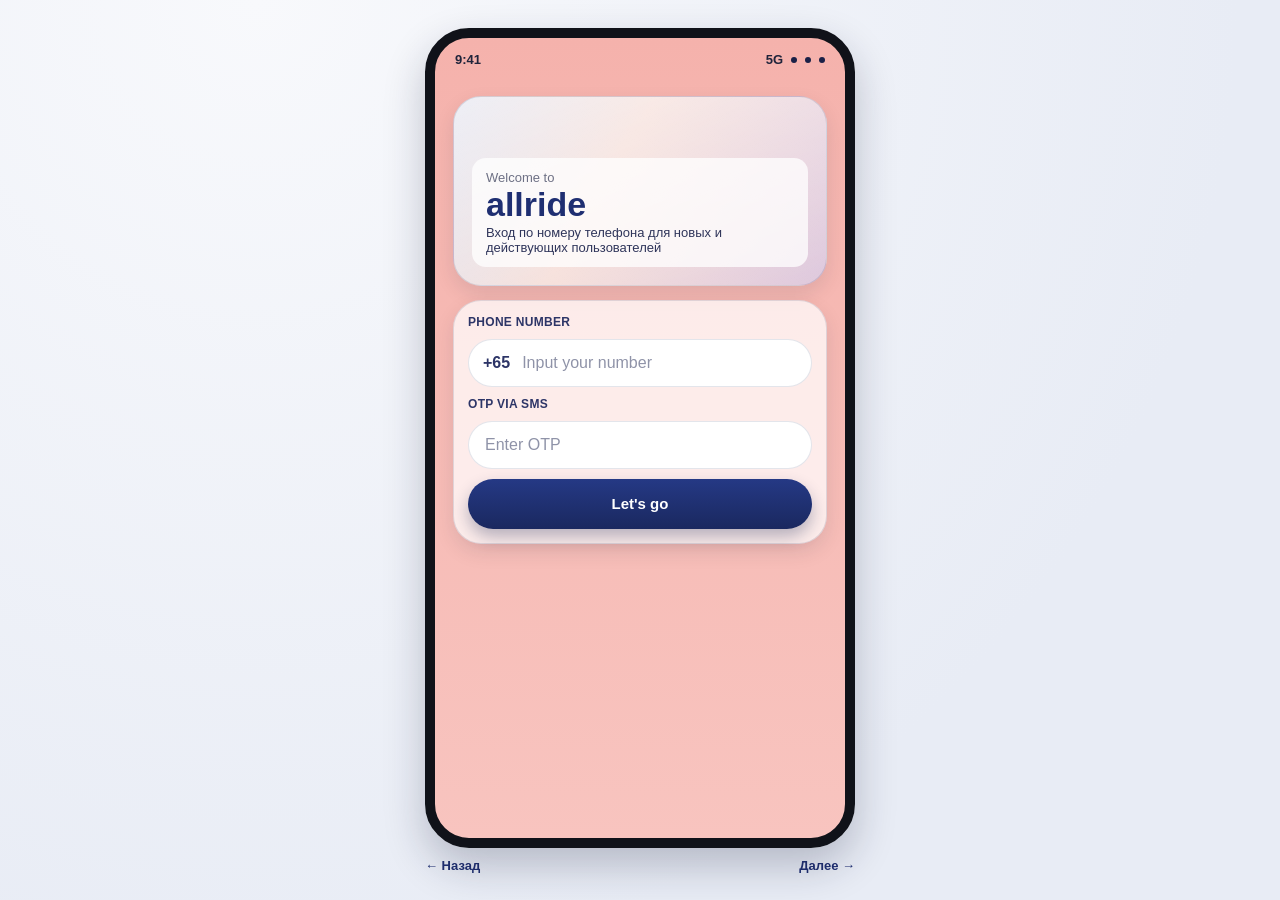
==== pages/auth.html @ 605f5a72 "feat: create multi-page mobile presentation mockup for allride" ====
<!doctype html>
<html lang="ru">
  <head>
    <meta charset="UTF-8" />
    <meta name="viewport" content="width=device-width, initial-scale=1.0" />
    <title>allride · Login</title>
    <link rel="stylesheet" href="../assets/styles.css" />
  </head>
  <body>
    <main class="device-shell">
      <section class="device">
        <header class="statusbar">
          <span>9:41</span>
          <div class="statusbar__icons">
            <span>5G</span>
            <span class="statusbar__dot"></span>
            <span class="statusbar__dot"></span>
            <span class="statusbar__dot"></span>
          </div>
        </header>

        <div class="safe-area">
          <section class="hero-card">
            <div class="hero-card__content">
              <p class="hero-label">Welcome to</p>
              <h1 class="hero-title">allride</h1>
              <p class="hero-note">Вход по номеру телефона для новых и действующих пользователей</p>
            </div>
          </section>

          <section class="panel">
            <label class="label" for="phone">Phone number</label>
            <div class="pill-input">
              <span>+65</span>
              <input id="phone" type="tel" placeholder="Input your number" />
            </div>

            <label class="label" for="otp">OTP via SMS</label>
            <div class="pill-input">
              <input id="otp" type="text" inputmode="numeric" placeholder="Enter OTP" />
            </div>

            <a class="btn btn--primary btn--lg" href="./home.html">Let's go</a>
          </section>
        </div>
      </section>

      <nav class="flow-nav">
        <a class="flow-nav__link" href="./splash.html">← Назад</a>
        <a class="flow-nav__link" href="./home.html">Далее →</a>
      </nav>
    </main>

    <script src="../assets/app.js"></script>
  </body>
</html>
---- assets/styles.css ----
:root {
  --bg-main: #f5b2ac;
  --bg-main-soft: #f8c4bf;
  --primary: #1f2f72;
  --primary-strong: #15204f;
  --surface: #fffdfc;
  --surface-soft: #f7f6fb;
  --text: #20243b;
  --muted: #6d7084;
  --success: #22b48a;
  --danger: #d64f5d;
  --radius-xl: 28px;
  --radius-lg: 20px;
  --radius-md: 14px;
  --radius-sm: 10px;
  --shadow-main: 0 18px 42px rgba(22, 27, 53, 0.24);
  --shadow-soft: 0 8px 20px rgba(22, 27, 53, 0.1);
  --border-soft: 1px solid rgba(20, 30, 72, 0.12);
}

* {
  box-sizing: border-box;
}

html,
body {
  margin: 0;
  min-height: 100%;
  font-family: Inter, -apple-system, BlinkMacSystemFont, "Segoe UI", Roboto, sans-serif;
  color: var(--text);
}

body {
  background: radial-gradient(circle at 20% 0%, #f8f9fc 0%, #e8ecf5 72%);
  min-height: 100dvh;
  display: grid;
  place-items: center;
  padding: 18px;
}

a {
  color: inherit;
  text-decoration: none;
}

.device-shell {
  width: min(430px, 100%);
}

.device {
  width: 100%;
  min-height: 760px;
  height: min(860px, calc(100dvh - 80px));
  border: 10px solid #101219;
  border-radius: 44px;
  background: linear-gradient(180deg, var(--bg-main) 0%, var(--bg-main-soft) 100%);
  box-shadow: var(--shadow-main);
  overflow: hidden;
  position: relative;
}

.statusbar {
  height: 44px;
  display: flex;
  align-items: center;
  justify-content: space-between;
  padding: 0 20px;
  font-size: 13px;
  font-weight: 600;
}

.statusbar__icons {
  display: flex;
  align-items: center;
  gap: 8px;
}

.statusbar__dot {
  width: 6px;
  height: 6px;
  border-radius: 999px;
  background: #1a2047;
}

.safe-area {
  height: calc(100% - 44px);
  padding: 14px 18px 22px;
  display: flex;
  flex-direction: column;
  gap: 14px;
}

.screen-splash {
  justify-content: space-between;
  padding-top: 58px;
  padding-bottom: 34px;
}

.brand-block {
  display: grid;
  justify-items: center;
  gap: 10px;
  text-align: center;
}

.brand-icon {
  width: 100px;
  height: 100px;
  border-radius: 28px;
  background: #fff;
  display: grid;
  place-items: center;
  font-size: 48px;
  box-shadow: var(--shadow-soft);
}

.brand-title {
  font-size: 46px;
  line-height: 1;
  margin: 0;
  color: var(--primary);
  letter-spacing: 0.4px;
  font-weight: 800;
}

.brand-tagline {
  margin: 0;
  font-size: 17px;
  color: rgba(24, 28, 55, 0.84);
  max-width: 270px;
}

.hint {
  text-align: center;
  font-size: 13px;
  color: rgba(31, 47, 114, 0.7);
}

.hero-card {
  min-height: 190px;
  border-radius: var(--radius-xl);
  background: linear-gradient(160deg, rgba(255, 255, 255, 0.58), rgba(255, 255, 255, 0.14)),
    linear-gradient(120deg, #d6d8e8, #f3d6cf 42%, #d8bfd8 100%);
  border: var(--border-soft);
  box-shadow: var(--shadow-soft);
  padding: 18px;
  display: flex;
  align-items: flex-end;
}

.hero-card__content {
  width: 100%;
  background: rgba(255, 255, 255, 0.76);
  border-radius: var(--radius-md);
  padding: 12px 14px;
}

.hero-label {
  margin: 0;
  color: var(--muted);
  font-size: 13px;
}

.hero-title {
  margin: 2px 0 4px;
  font-size: 34px;
  line-height: 1;
  color: var(--primary);
}

.hero-note {
  margin: 0;
  font-size: 13px;
  color: #2f355a;
}

.panel {
  background: rgba(255, 255, 255, 0.72);
  border-radius: var(--radius-xl);
  border: var(--border-soft);
  padding: 14px;
  display: grid;
  gap: 10px;
  box-shadow: var(--shadow-soft);
}

.label {
  font-size: 12px;
  font-weight: 700;
  letter-spacing: 0.3px;
  text-transform: uppercase;
  color: #2d3567;
}

.pill-input {
  background: #fff;
  border-radius: 999px;
  border: 1px solid rgba(30, 40, 90, 0.12);
  display: flex;
  align-items: center;
  padding: 0 14px;
  min-height: 48px;
}

.pill-input span {
  font-weight: 700;
  color: #2d3567;
  padding-right: 10px;
}

.pill-input input {
  border: 0;
  width: 100%;
  font: inherit;
  background: transparent;
  color: var(--text);
  outline: none;
}

.pill-input input::placeholder {
  color: #8f93a8;
}

.btn {
  border: 0;
  display: inline-flex;
  align-items: center;
  justify-content: center;
  border-radius: 999px;
  font-weight: 700;
  font-size: 15px;
  min-height: 46px;
  cursor: pointer;
  transition: transform 0.16s ease, box-shadow 0.16s ease;
}

.btn:active {
  transform: translateY(1px);
}

.btn--primary {
  background: linear-gradient(180deg, #253985 0%, #1a285f 100%);
  color: #fff;
  box-shadow: 0 8px 16px rgba(24, 36, 84, 0.3);
}

.btn--ghost {
  background: rgba(255, 255, 255, 0.8);
  color: #27336a;
  border: 1px solid rgba(39, 51, 106, 0.16);
}

.btn--lg {
  min-height: 50px;
  width: 100%;
}

.top-row {
  display: flex;
  align-items: center;
  justify-content: space-between;
  gap: 10px;
}

.title {
  margin: 0;
  font-size: 24px;
  line-height: 1.15;
  color: var(--primary-strong);
}

.subtitle {
  margin: 3px 0 0;
  font-size: 13px;
  color: #505777;
}

.icon-btn {
  width: 38px;
  height: 38px;
  border-radius: 999px;
  border: 0;
  background: #151d4c;
  color: #fff;
  display: grid;
  place-items: center;
  font-size: 18px;
}

.map-card {
  background: linear-gradient(145deg, #fcfdff 0%, #eef2ff 100%);
  border-radius: var(--radius-xl);
  border: var(--border-soft);
  min-height: 200px;
  padding: 14px;
  position: relative;
  overflow: hidden;
}

.map-card::before,
.map-card::after {
  content: "";
  position: absolute;
  border-radius: 999px;
  background: rgba(31, 47, 114, 0.09);
}

.map-card::before {
  width: 260px;
  height: 260px;
  top: -160px;
  right: -90px;
}

.map-card::after {
  width: 210px;
  height: 210px;
  bottom: -135px;
  left: -75px;
}

.route-chip {
  position: relative;
  z-index: 2;
  background: #fff;
  border-radius: 12px;
  padding: 10px 12px;
  margin-bottom: 8px;
  font-size: 13px;
  border: 1px solid rgba(27, 36, 82, 0.08);
  display: flex;
  justify-content: space-between;
  align-items: center;
}

.route-chip strong {
  display: block;
  font-size: 14px;
  margin-bottom: 2px;
}

.search-box {
  border-radius: 14px;
  background: #fff;
  border: 1px solid rgba(28, 36, 86, 0.14);
  min-height: 46px;
  padding: 0 14px;
  display: flex;
  align-items: center;
  color: #757b95;
}

.quick-grid {
  display: grid;
  grid-template-columns: repeat(3, 1fr);
  gap: 10px;
}

.quick-card {
  background: rgba(255, 255, 255, 0.84);
  border: var(--border-soft);
  border-radius: 16px;
  padding: 12px 8px;
  text-align: center;
  font-size: 12px;
  color: #2e376b;
  font-weight: 600;
  display: grid;
  gap: 6px;
}

.quick-emoji {
  font-size: 22px;
}

.bottom-tabs {
  margin-top: auto;
  background: rgba(255, 255, 255, 0.88);
  border: var(--border-soft);
  border-radius: 20px;
  padding: 8px;
  display: grid;
  grid-template-columns: repeat(4, 1fr);
  gap: 6px;
}

.bottom-tab {
  font-size: 11px;
  color: #6f7290;
  border-radius: 12px;
  min-height: 44px;
  display: grid;
  place-items: center;
  text-align: center;
  font-weight: 600;
}

.bottom-tab.is-active {
  color: #1d2964;
  background: rgba(29, 41, 100, 0.1);
}

.ride-list {
  display: grid;
  gap: 10px;
}

.ride-option {
  background: rgba(255, 255, 255, 0.85);
  border: 1px solid rgba(31, 47, 114, 0.18);
  border-radius: 16px;
  padding: 12px 14px;
  display: grid;
  gap: 5px;
  cursor: pointer;
  transition: border-color 0.15s ease, transform 0.15s ease, background 0.15s ease;
}

.ride-option:active {
  transform: scale(0.99);
}

.ride-option.is-selected {
  border-color: #1f2f72;
  background: #fff;
}

.ride-head {
  display: flex;
  justify-content: space-between;
  font-weight: 700;
}

.ride-meta {
  font-size: 12px;
  color: #636885;
}

.summary-card {
  margin-top: auto;
  background: rgba(255, 255, 255, 0.9);
  border: var(--border-soft);
  border-radius: 18px;
  padding: 14px;
  display: grid;
  gap: 10px;
}

.summary-label {
  font-size: 12px;
  text-transform: uppercase;
  color: #747994;
  letter-spacing: 0.4px;
}

.summary-price {
  margin: 0;
  font-size: 30px;
  color: #17245b;
}

.eta-pill {
  border-radius: 999px;
  background: rgba(255, 255, 255, 0.9);
  border: var(--border-soft);
  min-height: 44px;
  display: flex;
  align-items: center;
  justify-content: center;
  font-weight: 700;
  color: #233070;
}

.route-progress {
  background: rgba(255, 255, 255, 0.86);
  border-radius: 20px;
  border: var(--border-soft);
  padding: 14px;
  display: grid;
  gap: 10px;
}

.progress-row {
  display: flex;
  gap: 10px;
  align-items: flex-start;
  font-size: 13px;
}

.progress-dot {
  margin-top: 2px;
  width: 12px;
  height: 12px;
  border-radius: 999px;
  background: #bbc1dd;
}

.progress-dot.is-active {
  background: var(--success);
}

.driver-card {
  background: rgba(255, 255, 255, 0.9);
  border: var(--border-soft);
  border-radius: 20px;
  padding: 14px;
  display: grid;
  gap: 10px;
}

.driver-head {
  display: flex;
  align-items: center;
  gap: 10px;
}

.avatar {
  width: 46px;
  height: 46px;
  border-radius: 14px;
  background: linear-gradient(145deg, #1f2f72, #42539a);
  color: #fff;
  display: grid;
  place-items: center;
  font-weight: 700;
}

.driver-name {
  margin: 0;
  font-size: 16px;
}

.driver-meta {
  margin: 0;
  color: #6b7087;
  font-size: 13px;
}

.actions-row {
  display: grid;
  gap: 8px;
  grid-template-columns: repeat(2, 1fr);
}

.stat-grid {
  display: grid;
  grid-template-columns: repeat(3, 1fr);
  gap: 8px;
}

.stat-card {
  background: rgba(255, 255, 255, 0.84);
  border: var(--border-soft);
  border-radius: 14px;
  padding: 10px;
}

.stat-value {
  margin: 0;
  font-size: 20px;
  color: #1b285f;
}

.stat-label {
  margin: 2px 0 0;
  font-size: 11px;
  color: #777c95;
}

.list {
  margin: 0;
  padding: 0;
  list-style: none;
  display: grid;
  gap: 8px;
}

.list-item {
  min-height: 44px;
  border-radius: 12px;
  background: #fff;
  border: 1px solid rgba(20, 30, 72, 0.08);
  display: flex;
  align-items: center;
  justify-content: space-between;
  padding: 0 12px;
  font-size: 13px;
}

.flow-nav {
  margin-top: 10px;
  display: flex;
  align-items: center;
  justify-content: space-between;
  color: #4b4f68;
  font-size: 13px;
}

.flow-nav__link {
  color: #1f2f72;
  font-weight: 700;
}

.landing {
  width: min(860px, 100%);
  background: #fff;
  border-radius: 20px;
  padding: 24px;
  border: 1px solid #e4e8f4;
  box-shadow: 0 20px 44px rgba(25, 31, 56, 0.12);
}

.landing h1 {
  margin: 0 0 8px;
  color: #1d2d70;
}

.landing p {
  margin: 0;
  color: #5d627d;
}

.link-grid {
  margin-top: 18px;
  display: grid;
  gap: 10px;
  grid-template-columns: repeat(auto-fit, minmax(180px, 1fr));
}

.link-tile {
  border: 1px solid #dbe0f1;
  border-radius: 12px;
  padding: 12px;
  background: #f8faff;
  color: #1f2f72;
  font-weight: 600;
}

@media (max-width: 520px) {
  body {
    padding: 0;
    background: #0f1118;
  }

  .device-shell {
    width: 100%;
  }

  .device {
    min-height: 100dvh;
    height: 100dvh;
    border: 0;
    border-radius: 0;
    box-shadow: none;
  }

  .flow-nav {
    display: none;
  }

  .landing {
    min-height: 100dvh;
    border-radius: 0;
    border: 0;
    padding: 20px;
  }
}
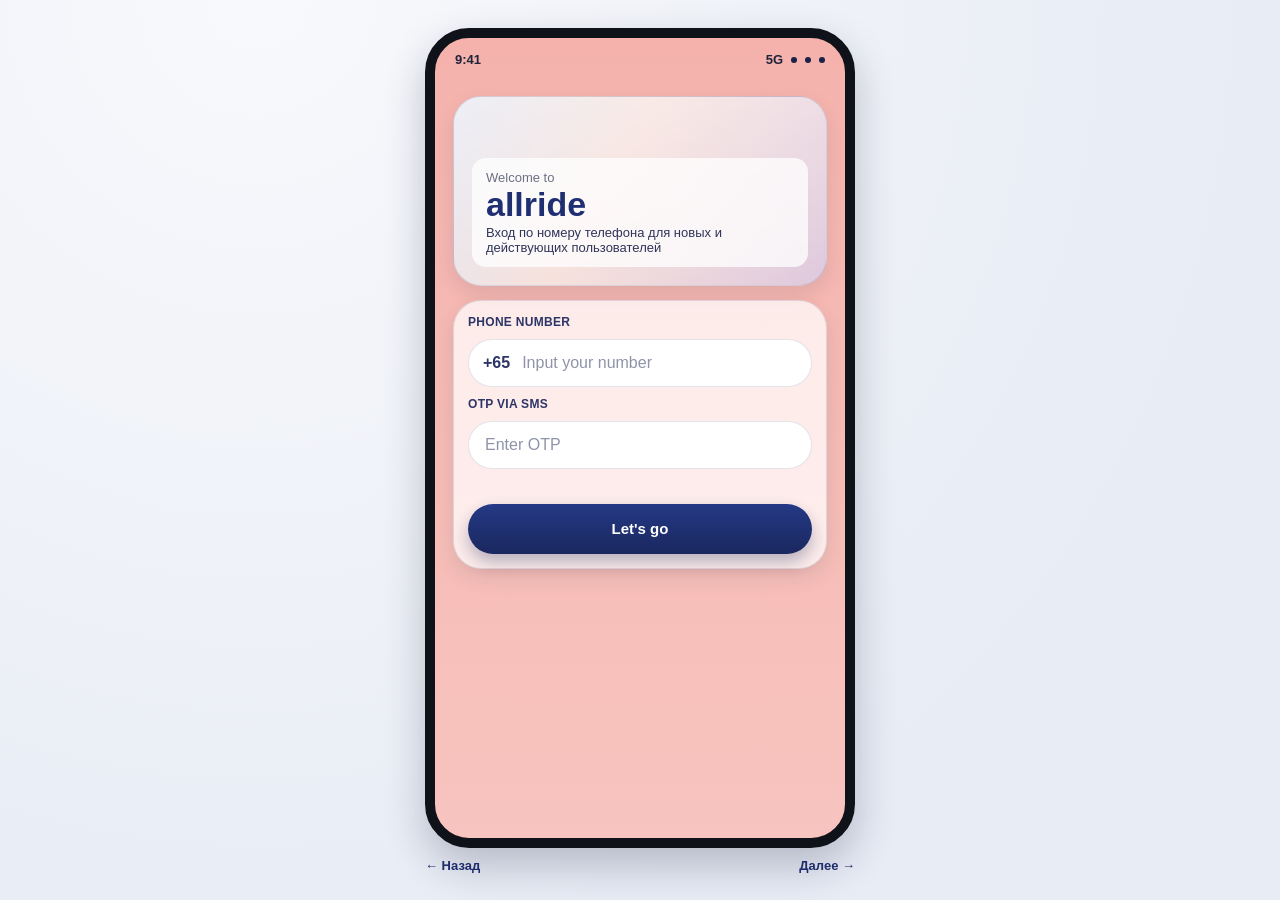
==== commit 3cc514b6: "feat: turn mockups into interactive mobile web flow" ====
--- a/pages/auth.html
+++ b/pages/auth.html
@@ -28,19 +28,21 @@
             </div>
           </section>
 
-          <section class="panel">
+          <section class="panel js-auth-form">
             <label class="label" for="phone">Phone number</label>
             <div class="pill-input">
               <span>+65</span>
-              <input id="phone" type="tel" placeholder="Input your number" />
+              <input id="phone" class="js-input-phone" type="tel" placeholder="Input your number" />
             </div>
 
             <label class="label" for="otp">OTP via SMS</label>
             <div class="pill-input">
-              <input id="otp" type="text" inputmode="numeric" placeholder="Enter OTP" />
+              <input id="otp" class="js-input-otp" type="text" inputmode="numeric" placeholder="Enter OTP" />
             </div>
 
-            <a class="btn btn--primary btn--lg" href="./home.html">Let's go</a>
+            <p class="form-error js-auth-error" aria-live="polite"></p>
+
+            <a class="btn btn--primary btn--lg js-login-btn" href="./home.html">Let's go</a>
           </section>
         </div>
       </section>
--- a/assets/styles.css
+++ b/assets/styles.css
@@ -184,12 +184,30 @@
   box-shadow: var(--shadow-soft);
 }
 
+.panel--flat {
+  background: rgba(255, 255, 255, 0.62);
+  box-shadow: none;
+}
+
 .label {
   font-size: 12px;
   font-weight: 700;
   letter-spacing: 0.3px;
   text-transform: uppercase;
   color: #2d3567;
+}
+
+.form-error {
+  min-height: 17px;
+  margin: -2px 2px 0;
+  color: #b9384a;
+  font-size: 12px;
+  opacity: 0;
+  transition: opacity 0.15s ease;
+}
+
+.form-error.is-visible {
+  opacity: 1;
 }
 
 .pill-input {
@@ -250,6 +268,13 @@
   border: 1px solid rgba(39, 51, 106, 0.16);
 }
 
+.btn--book {
+  background: linear-gradient(180deg, #f4eac8 0%, #eadcae 100%);
+  border: 1px solid rgba(111, 85, 44, 0.28);
+  color: #3f2f16;
+  box-shadow: 0 4px 10px rgba(81, 59, 25, 0.18);
+}
+
 .btn--lg {
   min-height: 50px;
   width: 100%;
@@ -285,6 +310,26 @@
   display: grid;
   place-items: center;
   font-size: 18px;
+}
+
+.top-row--compact {
+  gap: 8px;
+}
+
+.top-row--end {
+  justify-content: flex-end;
+}
+
+.title--script {
+  font-family: "Segoe Script", "Brush Script MT", cursive;
+  font-size: 37px;
+  line-height: 1.05;
+  color: #1f2f72;
+  font-weight: 700;
+}
+
+.home-screen {
+  gap: 10px;
 }
 
 .map-card {
@@ -317,6 +362,100 @@
   height: 210px;
   bottom: -135px;
   left: -75px;
+}
+
+.map-card--city,
+.map-card--route-view {
+  min-height: 210px;
+  background: linear-gradient(155deg, #f6f8ff 0%, #e8edf9 100%);
+}
+
+.map-card--city::before,
+.map-card--city::after,
+.map-card--route-view::before,
+.map-card--route-view::after {
+  opacity: 0.35;
+}
+
+.map-grid {
+  position: absolute;
+  inset: 0;
+  background:
+    repeating-linear-gradient(80deg, rgba(126, 145, 203, 0.22) 0 1px, transparent 1px 46px),
+    repeating-linear-gradient(12deg, rgba(133, 152, 209, 0.2) 0 1px, transparent 1px 44px),
+    linear-gradient(180deg, rgba(181, 198, 235, 0.22), rgba(241, 245, 255, 0.76));
+  border-radius: inherit;
+}
+
+.map-pin {
+  position: absolute;
+  left: 42%;
+  top: 48%;
+  transform: translate(-50%, -50%);
+  width: 34px;
+  height: 34px;
+  border-radius: 999px;
+  background: #fff;
+  border: 2px solid rgba(28, 39, 94, 0.16);
+  display: grid;
+  place-items: center;
+  font-size: 16px;
+  z-index: 2;
+}
+
+.map-path {
+  position: absolute;
+  left: 22%;
+  right: 20%;
+  top: 58%;
+  height: 3px;
+  border-radius: 999px;
+  background: repeating-linear-gradient(90deg, #1f2f72 0 12px, transparent 12px 18px);
+  z-index: 1;
+}
+
+.route-route {
+  position: absolute;
+  height: 4px;
+  border-radius: 999px;
+  background: #2a3f90;
+  z-index: 2;
+}
+
+.route-route--a {
+  width: 56%;
+  left: 18%;
+  top: 62%;
+  transform: rotate(-14deg);
+}
+
+.route-route--b {
+  width: 42%;
+  left: 38%;
+  top: 50%;
+  transform: rotate(8deg);
+}
+
+.route-stop {
+  position: absolute;
+  width: 14px;
+  height: 14px;
+  border-radius: 999px;
+  border: 2px solid #fff;
+  z-index: 3;
+  box-shadow: 0 3px 8px rgba(20, 34, 84, 0.25);
+}
+
+.route-stop--start {
+  left: 28%;
+  top: 66%;
+  background: #f26a74;
+}
+
+.route-stop--end {
+  left: 72%;
+  top: 47%;
+  background: #22b48a;
 }
 
 .route-chip {
@@ -350,6 +489,92 @@
   color: #757b95;
 }
 
+button.search-box {
+  width: 100%;
+  font: inherit;
+  cursor: pointer;
+  text-align: left;
+}
+
+.location-note {
+  min-height: 58px;
+  border-radius: 14px;
+  background: rgba(255, 255, 255, 0.88);
+  border: 1px solid rgba(20, 32, 79, 0.1);
+  padding: 10px 12px;
+  display: flex;
+  gap: 10px;
+  align-items: center;
+}
+
+.location-note__icon {
+  width: 30px;
+  height: 30px;
+  border-radius: 999px;
+  background: #fff;
+  display: grid;
+  place-items: center;
+  border: 1px solid rgba(25, 37, 92, 0.12);
+}
+
+.location-note__text {
+  margin: 1px 0 0;
+  color: #545c7f;
+  font-size: 12px;
+  line-height: 1.25;
+}
+
+.search-box--action {
+  justify-content: space-between;
+  font-size: 14px;
+}
+
+.search-box__action {
+  color: #1e2b66;
+  font-weight: 700;
+}
+
+.panel--locations {
+  padding: 8px;
+}
+
+.recent-list {
+  margin: 0;
+  padding: 0;
+  list-style: none;
+  display: grid;
+  gap: 6px;
+}
+
+.recent-item {
+  min-height: 38px;
+  border-radius: 10px;
+  border: 1px solid rgba(27, 37, 85, 0.09);
+  background: rgba(255, 255, 255, 0.95);
+  display: flex;
+  align-items: center;
+  justify-content: space-between;
+  padding: 0 10px;
+  font-size: 12px;
+  color: #313b70;
+}
+
+.recent-item span:last-child {
+  color: #7b819b;
+}
+
+.promo-banner {
+  margin: -2px 0 0;
+  font-family: "Arial Black", Inter, sans-serif;
+  font-size: 22px;
+  line-height: 0.95;
+  letter-spacing: 0.6px;
+  color: #1f2f72;
+  text-align: center;
+  text-transform: uppercase;
+  opacity: 0.86;
+}
+
 .quick-grid {
   display: grid;
   grid-template-columns: repeat(3, 1fr);
@@ -373,6 +598,64 @@
   font-size: 22px;
 }
 
+.profile-screen {
+  padding-top: 18px;
+}
+
+.profile-card-soft {
+  background: rgba(255, 255, 255, 0.64);
+  border: 1px solid rgba(26, 39, 92, 0.1);
+  border-radius: 22px;
+  padding: 14px;
+  display: flex;
+  align-items: center;
+  gap: 12px;
+  box-shadow: 0 12px 26px rgba(25, 35, 84, 0.1);
+}
+
+.profile-card-soft__avatar {
+  width: 64px;
+  height: 64px;
+  border-radius: 20px;
+  background: linear-gradient(145deg, #e6f4ff, #ffffff);
+  display: grid;
+  place-items: center;
+  font-size: 30px;
+  border: 1px solid rgba(31, 47, 114, 0.1);
+}
+
+.profile-card-soft__label {
+  margin: 0;
+  font-size: 14px;
+  color: #27326a;
+  font-weight: 700;
+}
+
+.profile-card-soft__name {
+  margin: 1px 0;
+  font-size: 24px;
+  line-height: 1.1;
+  color: #152052;
+}
+
+.profile-card-soft__meta {
+  margin: 0;
+  color: #646b8a;
+  font-size: 13px;
+}
+
+.quick-grid--profile {
+  grid-template-columns: repeat(2, 1fr);
+}
+
+.quick-grid--profile .quick-card {
+  min-height: 88px;
+  display: flex;
+  flex-direction: column;
+  justify-content: center;
+  gap: 5px;
+}
+
 .bottom-tabs {
   margin-top: auto;
   background: rgba(255, 255, 255, 0.88);
@@ -400,6 +683,672 @@
   background: rgba(29, 41, 100, 0.1);
 }
 
+.journey-screen {
+  gap: 10px;
+}
+
+.route-details-card {
+  background: rgba(236, 239, 251, 0.92);
+  border: 1px solid rgba(28, 37, 85, 0.13);
+  border-radius: 18px;
+  padding: 12px;
+  display: grid;
+  gap: 8px;
+}
+
+.route-details-title {
+  margin: 0;
+  text-align: center;
+  font-size: 20px;
+  color: #1f2f72;
+  font-family: "Segoe Script", "Brush Script MT", cursive;
+}
+
+.route-point {
+  display: flex;
+  gap: 9px;
+  align-items: flex-start;
+  font-size: 12px;
+  color: #3f4465;
+}
+
+.route-point strong {
+  display: block;
+  color: #212a59;
+  font-size: 12px;
+}
+
+.route-point p {
+  margin: 0;
+  color: #6a7190;
+}
+
+.add-location {
+  border: 0;
+  border-radius: 999px;
+  min-height: 34px;
+  background: rgba(255, 255, 255, 0.85);
+  color: #2a366f;
+  font-weight: 700;
+}
+
+.payment-strip {
+  border-radius: 16px;
+  border: 1px solid rgba(116, 86, 35, 0.18);
+  background: linear-gradient(180deg, rgba(254, 243, 212, 0.94), rgba(245, 229, 188, 0.92));
+  padding: 10px;
+  display: grid;
+  gap: 8px;
+}
+
+.payment-row {
+  display: grid;
+  grid-template-columns: repeat(5, minmax(0, 1fr));
+  gap: 6px;
+}
+
+.pay-chip {
+  min-height: 30px;
+  border-radius: 8px;
+  border: 1px solid rgba(126, 101, 61, 0.2);
+  background: rgba(255, 255, 255, 0.9);
+  display: grid;
+  place-items: center;
+  font-size: 10px;
+  font-weight: 700;
+  color: #503f22;
+  text-align: center;
+  appearance: none;
+  -webkit-appearance: none;
+  cursor: pointer;
+}
+
+.pay-chip.is-active {
+  border-color: rgba(47, 66, 143, 0.5);
+  box-shadow: inset 0 0 0 1px rgba(47, 66, 143, 0.26);
+  color: #253581;
+}
+
+.mode-chip {
+  margin: 0;
+  min-height: 28px;
+  padding: 0 10px;
+  border-radius: 999px;
+  border: 1px solid rgba(26, 39, 91, 0.16);
+  background: rgba(255, 255, 255, 0.78);
+  display: inline-flex;
+  align-items: center;
+  color: #37407a;
+  font-size: 11px;
+  font-weight: 700;
+  letter-spacing: 0.2px;
+  appearance: none;
+  -webkit-appearance: none;
+  cursor: pointer;
+}
+
+.rides-toolbar {
+  display: flex;
+  align-items: center;
+  justify-content: space-between;
+  gap: 8px;
+}
+
+.rides-selected {
+  margin: 0;
+  font-size: 11px;
+  color: #4f5780;
+  font-weight: 600;
+}
+
+.rides-screen {
+  gap: 8px;
+  overflow: auto;
+}
+
+.rides-screen .bottom-tabs {
+  margin-top: 0;
+}
+
+.rides-map {
+  min-height: 168px;
+}
+
+.fare-filter {
+  background: rgba(255, 255, 255, 0.9);
+  border: var(--border-soft);
+  border-radius: 14px;
+  padding: 8px 10px 10px;
+  display: grid;
+  gap: 6px;
+}
+
+.fare-filter__head {
+  display: flex;
+  align-items: baseline;
+  justify-content: space-between;
+}
+
+.fare-filter__value {
+  margin: 0;
+  font-size: 12px;
+  color: #5f6684;
+  letter-spacing: 0.2px;
+  font-weight: 700;
+}
+
+.fare-filter__value strong {
+  color: #1f2f72;
+  font-size: 13px;
+}
+
+.fare-filter__bounds {
+  display: flex;
+  justify-content: space-between;
+  font-size: 12px;
+  color: #3f4873;
+  font-weight: 600;
+}
+
+.fare-filter__bounds--triple {
+  display: grid;
+  grid-template-columns: auto 1fr auto;
+  align-items: center;
+}
+
+.fare-filter__bounds--triple span:nth-child(2) {
+  justify-self: center;
+  color: #1f2f72;
+  font-weight: 700;
+}
+
+.range-stack {
+  display: grid;
+  gap: 4px;
+}
+
+.range-slider {
+  width: 100%;
+  accent-color: #24367f;
+  margin: 0;
+}
+
+.fare-browser {
+  border: 1px solid rgba(31, 47, 114, 0.18);
+  border-radius: 16px;
+  background: linear-gradient(180deg, rgba(198, 157, 190, 0.52), rgba(196, 156, 188, 0.44));
+  display: grid;
+  grid-template-columns: 92px 1fr;
+  overflow: hidden;
+  min-height: 236px;
+}
+
+.fare-cats {
+  background: rgba(255, 255, 255, 0.52);
+  display: grid;
+  align-content: start;
+  gap: 4px;
+  padding: 6px;
+}
+
+.fare-cat {
+  min-height: 30px;
+  border-radius: 8px;
+  background: transparent;
+  color: #262f5e;
+  font-weight: 700;
+  font-size: 11px;
+  text-align: left;
+  padding: 7px;
+  line-height: 1.12;
+  transition: background 0.16s ease, color 0.16s ease;
+}
+
+.fare-cat.is-in-range {
+  background: rgba(117, 73, 153, 0.28);
+  color: #2c1d4f;
+}
+
+.fare-results {
+  padding: 6px;
+  display: grid;
+  gap: 8px;
+  overflow: auto;
+}
+
+.fare-group {
+  background: rgba(255, 255, 255, 0.78);
+  border: 1px solid rgba(32, 43, 92, 0.14);
+  border-radius: 10px;
+  overflow: hidden;
+}
+
+.fare-group__title {
+  margin: 0;
+  padding: 5px 8px;
+  font-size: 12px;
+  color: #1e2d69;
+  border-bottom: 1px solid rgba(29, 40, 92, 0.12);
+}
+
+.fare-row {
+  display: grid;
+  grid-template-columns: auto 1fr auto auto;
+  align-items: center;
+  gap: 7px;
+  min-height: 32px;
+  padding: 0 8px;
+  font-size: 11px;
+  color: #24306d;
+  border-bottom: 1px solid rgba(25, 36, 84, 0.09);
+  cursor: pointer;
+  transition: background 0.15s ease, opacity 0.15s ease;
+}
+
+.fare-row:last-child {
+  border-bottom: 0;
+}
+
+.fare-row:not(.is-in-range):not(.is-manual) {
+  opacity: 0.8;
+}
+
+.fare-row.is-in-range,
+.fare-row.is-manual {
+  background: rgba(120, 78, 161, 0.14);
+  opacity: 1;
+}
+
+.fare-row__name {
+  line-height: 1.15;
+}
+
+.fare-row__price {
+  font-weight: 700;
+  color: #1e2d69;
+}
+
+.fare-check {
+  margin: 0;
+  width: 13px;
+  height: 13px;
+  border-radius: 2px;
+  border: 1px solid #2d3252;
+  background: #fff;
+  appearance: none;
+  -webkit-appearance: none;
+}
+
+.fare-check:checked {
+  background: #0f0f12;
+  border-color: #0f0f12;
+}
+
+.fare-row.is-in-range .fare-check {
+  background: #0f0f12;
+  border-color: #0f0f12;
+}
+
+.fare-row.is-manual .fare-check {
+  background: #0f0f12;
+  border-color: #0f0f12;
+  box-shadow: 0 0 0 1px rgba(125, 83, 162, 0.5) inset;
+}
+
+.provider-badge {
+  width: 18px;
+  height: 18px;
+  border-radius: 999px;
+  display: grid;
+  place-items: center;
+  font-size: 8px;
+  font-weight: 800;
+  color: #fff;
+}
+
+.provider-badge--amber {
+  background: #f1a63d;
+}
+
+.provider-badge--mint {
+  background: #25b685;
+}
+
+.provider-badge--lime {
+  background: #52b24b;
+}
+
+.provider-badge--red {
+  background: #d44a5d;
+}
+
+.provider-badge--orange {
+  background: #e38a30;
+}
+
+.finding-screen,
+.tracking-live-screen {
+  gap: 0;
+  padding-top: 10px;
+  overflow: auto;
+}
+
+.finding-screen .btn--book,
+.tracking-live-screen .btn--primary {
+  margin-top: 10px;
+}
+
+.journey-mini {
+  background: rgba(222, 229, 248, 0.9);
+  border: 1px solid rgba(30, 41, 92, 0.12);
+  border-radius: 16px 16px 0 0;
+  padding: 8px 10px;
+  display: grid;
+  gap: 7px;
+}
+
+.journey-mini__title {
+  margin: 0;
+  text-align: center;
+  font-size: 21px;
+  color: #1c2b68;
+  font-family: "Segoe Script", "Brush Script MT", cursive;
+  line-height: 1;
+}
+
+.journey-mini__point {
+  display: flex;
+  gap: 7px;
+  align-items: flex-start;
+  font-size: 11px;
+  color: #6c7191;
+}
+
+.journey-mini__point strong {
+  display: block;
+  color: #2d3566;
+  font-size: 11px;
+}
+
+.journey-mini__point p {
+  margin: 0;
+  color: #7c82a0;
+}
+
+.journey-mini__add {
+  min-height: 27px;
+  border-radius: 999px;
+  border: 0;
+  background: rgba(255, 255, 255, 0.76);
+  color: #2f3a72;
+  font-size: 12px;
+  font-weight: 700;
+  justify-self: start;
+  padding: 0 10px;
+}
+
+.finding-panel {
+  min-height: 126px;
+  background: rgba(248, 182, 175, 0.78);
+  border-left: 1px solid rgba(31, 47, 114, 0.1);
+  border-right: 1px solid rgba(31, 47, 114, 0.1);
+  border-bottom: 1px solid rgba(31, 47, 114, 0.1);
+  display: grid;
+  place-items: center;
+  gap: 8px;
+  align-content: center;
+}
+
+.finding-panel__title {
+  margin: 0;
+  font-family: "Segoe Script", "Brush Script MT", cursive;
+  font-size: 24px;
+  color: #1e2d69;
+  line-height: 1;
+}
+
+.finding-loader {
+  display: flex;
+  align-items: center;
+  gap: 8px;
+}
+
+.finding-loader__car {
+  font-size: 25px;
+}
+
+.finding-loader__dot {
+  width: 9px;
+  height: 9px;
+  border-radius: 999px;
+  background: #d6f6ff;
+  animation: findingPulse 1.1s ease-in-out infinite;
+}
+
+.finding-loader__dot:nth-child(2) {
+  animation-delay: 0.1s;
+}
+
+.finding-loader__dot:nth-child(3) {
+  animation-delay: 0.2s;
+}
+
+.finding-loader__dot:nth-child(4) {
+  animation-delay: 0.3s;
+}
+
+@keyframes findingPulse {
+  0%,
+  100% {
+    transform: scale(0.78);
+    opacity: 0.55;
+  }
+  50% {
+    transform: scale(1.05);
+    opacity: 1;
+  }
+}
+
+.finder-board {
+  border: 1px solid rgba(31, 47, 114, 0.18);
+  border-top: 0;
+  border-radius: 0 0 16px 16px;
+  background: linear-gradient(180deg, rgba(198, 157, 190, 0.52), rgba(196, 156, 188, 0.44));
+  display: grid;
+  grid-template-columns: 98px 1fr;
+  overflow: hidden;
+  min-height: 238px;
+}
+
+.finder-cats {
+  background: rgba(255, 255, 255, 0.52);
+  display: grid;
+  align-content: start;
+  gap: 4px;
+  padding: 6px;
+}
+
+.finder-cat {
+  min-height: 28px;
+  border-radius: 8px;
+  color: #2a325f;
+  font-weight: 700;
+  font-size: 11px;
+  padding: 7px;
+  line-height: 1.05;
+}
+
+.finder-list {
+  background: rgba(255, 255, 255, 0.45);
+  display: grid;
+  align-content: start;
+}
+
+.finder-row {
+  display: grid;
+  grid-template-columns: auto 1fr auto auto;
+  align-items: center;
+  gap: 7px;
+  min-height: 34px;
+  padding: 0 8px;
+  font-size: 11px;
+  color: #24306d;
+  border-bottom: 1px solid rgba(25, 36, 84, 0.09);
+}
+
+.finder-row:last-child {
+  border-bottom: 0;
+}
+
+.finder-row__name {
+  line-height: 1.15;
+}
+
+.finder-row__price {
+  font-weight: 700;
+  color: #1e2d69;
+}
+
+.map-card--live {
+  min-height: 198px;
+  border-radius: 0;
+  border-left: 1px solid rgba(31, 47, 114, 0.1);
+  border-right: 1px solid rgba(31, 47, 114, 0.1);
+}
+
+.map-card--live::before,
+.map-card--live::after {
+  opacity: 0.28;
+}
+
+.map-card__menu {
+  position: absolute;
+  right: 10px;
+  top: 10px;
+  z-index: 4;
+}
+
+.live-road {
+  position: absolute;
+  height: 4px;
+  border-radius: 999px;
+  background: #2b3e8f;
+  z-index: 2;
+}
+
+.live-road--a {
+  width: 62%;
+  left: 14%;
+  top: 72%;
+  transform: rotate(-13deg);
+}
+
+.live-road--b {
+  width: 38%;
+  left: 42%;
+  top: 61%;
+  transform: rotate(10deg);
+}
+
+.live-car {
+  position: absolute;
+  left: 43%;
+  top: 74%;
+  transform: translate(-50%, -50%);
+  z-index: 3;
+  font-size: 21px;
+}
+
+.driver-status-strip {
+  min-height: 38px;
+  border-left: 1px solid rgba(31, 47, 114, 0.1);
+  border-right: 1px solid rgba(31, 47, 114, 0.1);
+  border-bottom: 1px solid rgba(31, 47, 114, 0.1);
+  background: rgba(255, 255, 255, 0.9);
+  display: flex;
+  align-items: center;
+  justify-content: space-between;
+  padding: 0 12px;
+  color: #1e2d69;
+  font-family: "Segoe Script", "Brush Script MT", cursive;
+  font-size: 22px;
+}
+
+.driver-status-strip strong {
+  font-family: Inter, sans-serif;
+  font-size: 15px;
+}
+
+.driver-sheet {
+  border: 1px solid rgba(31, 47, 114, 0.12);
+  border-top: 0;
+  background: rgba(255, 255, 255, 0.95);
+  padding: 12px;
+  display: grid;
+  gap: 8px;
+}
+
+.driver-sheet__head {
+  display: flex;
+  justify-content: space-between;
+  gap: 10px;
+}
+
+.driver-sheet__plate {
+  margin: 0;
+  color: #1c2a67;
+  font-size: 29px;
+  line-height: 1;
+}
+
+.driver-sheet__car,
+.driver-sheet__meta {
+  margin: 2px 0 0;
+  color: #4f5677;
+  font-size: 13px;
+}
+
+.driver-sheet__fare {
+  min-height: 36px;
+  border: 1px solid rgba(29, 39, 89, 0.13);
+  border-radius: 10px;
+  padding: 0 10px;
+  display: flex;
+  align-items: center;
+  justify-content: space-between;
+  font-weight: 700;
+  color: #232e68;
+}
+
+.driver-chat {
+  min-height: 38px;
+  border: 1px solid rgba(29, 39, 89, 0.13);
+  border-radius: 999px;
+  padding: 0 4px 0 12px;
+  display: flex;
+  align-items: center;
+  justify-content: space-between;
+  color: #848aa4;
+  font-size: 13px;
+}
+
+.driver-chat__call {
+  width: 30px;
+  height: 30px;
+  border-radius: 999px;
+  border: 0;
+  background: #101216;
+  color: #fff;
+  font-size: 16px;
+}
+
+.avatar--small {
+  width: 40px;
+  height: 40px;
+  border-radius: 12px;
+  font-size: 12px;
+}
+
 .ride-list {
   display: grid;
   gap: 10px;
@@ -444,6 +1393,15 @@
   padding: 14px;
   display: grid;
   gap: 10px;
+}
+
+.summary-card--compact {
+  margin-top: 0;
+  padding: 10px 12px 12px;
+}
+
+.summary-card--compact .summary-price {
+  font-size: 24px;
 }
 
 .summary-label {
@@ -636,6 +1594,27 @@
   font-weight: 600;
 }
 
+.demo-toast {
+  position: fixed;
+  left: 50%;
+  bottom: 24px;
+  transform: translate(-50%, 20px);
+  background: rgba(16, 21, 44, 0.9);
+  color: #fff;
+  border-radius: 999px;
+  padding: 10px 14px;
+  font-size: 12px;
+  font-weight: 600;
+  z-index: 99;
+  opacity: 0;
+  transition: transform 0.2s ease, opacity 0.2s ease;
+}
+
+.demo-toast.is-visible {
+  transform: translate(-50%, 0);
+  opacity: 1;
+}
+
 @media (max-width: 520px) {
   body {
     padding: 0;
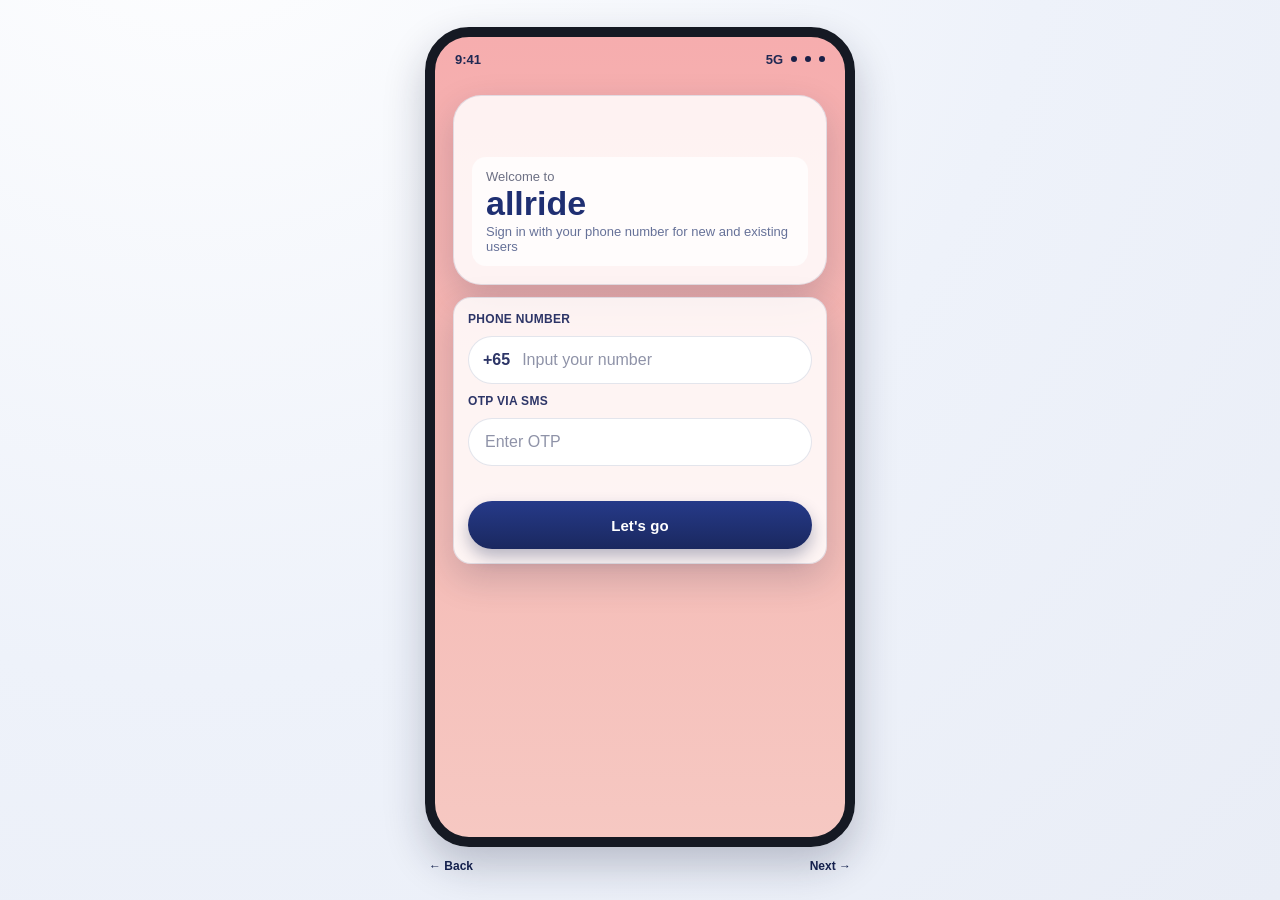
==== commit c8773853: "feat: convert app to full English and apply polished mobile UI refresh" ====
--- a/pages/auth.html
+++ b/pages/auth.html
@@ -1,5 +1,5 @@
 <!doctype html>
-<html lang="ru">
+<html lang="en">
   <head>
     <meta charset="UTF-8" />
     <meta name="viewport" content="width=device-width, initial-scale=1.0" />
@@ -24,7 +24,7 @@
             <div class="hero-card__content">
               <p class="hero-label">Welcome to</p>
               <h1 class="hero-title">allride</h1>
-              <p class="hero-note">Вход по номеру телефона для новых и действующих пользователей</p>
+              <p class="hero-note">Sign in with your phone number for new and existing users</p>
             </div>
           </section>
 
@@ -48,8 +48,8 @@
       </section>
 
       <nav class="flow-nav">
-        <a class="flow-nav__link" href="./splash.html">← Назад</a>
-        <a class="flow-nav__link" href="./home.html">Далее →</a>
+        <a class="flow-nav__link" href="./splash.html">← Back</a>
+        <a class="flow-nav__link" href="./home.html">Next →</a>
       </nav>
     </main>
 
--- a/assets/styles.css
+++ b/assets/styles.css
@@ -1644,3 +1644,321 @@
     padding: 20px;
   }
 }
+
+/* ===== Design refresh: professional mobile app polish ===== */
+:root {
+  --app-bg-soft: #f7f3fb;
+  --app-bg-main: linear-gradient(180deg, #f6adae 0%, #f5bbb6 55%, #f6c8c2 100%);
+  --app-surface: rgba(255, 255, 255, 0.84);
+  --app-surface-strong: #ffffff;
+  --app-accent: #1d2d72;
+  --app-accent-strong: #15214f;
+  --app-text: #1f2748;
+  --app-muted: #667198;
+  --app-border: 1px solid rgba(28, 42, 99, 0.12);
+  --app-shadow: 0 14px 36px rgba(18, 26, 61, 0.18);
+  --app-radius-xl: 24px;
+  --app-radius-lg: 18px;
+  --app-radius-md: 14px;
+}
+
+body {
+  background: radial-gradient(circle at 15% -20%, #ffffff 0%, #eef2fa 56%, #e9edf6 100%);
+  color: var(--app-text);
+}
+
+.device {
+  border-color: #151923;
+  background: var(--app-bg-main);
+}
+
+.statusbar {
+  color: #202953;
+  font-weight: 700;
+}
+
+.safe-area {
+  gap: 12px;
+}
+
+.title,
+.title--script,
+.route-details-title,
+.journey-mini__title,
+.finding-panel__title,
+.driver-status-strip {
+  font-family: Inter, -apple-system, BlinkMacSystemFont, 'Segoe UI', sans-serif;
+}
+
+.title {
+  font-size: 22px;
+  line-height: 1.15;
+  letter-spacing: -0.2px;
+  color: var(--app-accent-strong);
+}
+
+.title--script {
+  font-size: 24px;
+  font-weight: 700;
+  color: var(--app-accent-strong);
+}
+
+.subtitle,
+.hero-note,
+.driver-meta,
+.driver-sheet__meta,
+.journey-mini__point p,
+.route-point p,
+.location-note__text {
+  color: var(--app-muted);
+}
+
+.brand-icon {
+  width: 92px;
+  height: 92px;
+  border-radius: 24px;
+  background: var(--app-surface-strong);
+  box-shadow: 0 12px 24px rgba(24, 35, 86, 0.14);
+}
+
+.brand-title {
+  font-size: 44px;
+  color: var(--app-accent-strong);
+}
+
+.brand-tagline {
+  color: #4a557d;
+}
+
+.hero-card,
+.route-details-card,
+.summary-card,
+.driver-card,
+.panel,
+.location-note,
+.fare-filter,
+.payment-strip,
+.journey-mini,
+.driver-sheet {
+  border: var(--app-border);
+  box-shadow: var(--app-shadow);
+  background: var(--app-surface);
+}
+
+.panel,
+.route-details-card,
+.driver-card,
+.summary-card,
+.driver-sheet,
+.fare-filter,
+.payment-strip,
+.journey-mini {
+  border-radius: var(--app-radius-lg);
+}
+
+.map-card {
+  border: var(--app-border);
+  border-radius: var(--app-radius-xl);
+  box-shadow: var(--app-shadow);
+}
+
+.map-card--live {
+  border-radius: var(--app-radius-lg) var(--app-radius-lg) 0 0;
+}
+
+.map-card__menu,
+.icon-btn {
+  width: 36px;
+  height: 36px;
+  background: #101638;
+  box-shadow: 0 6px 14px rgba(17, 24, 57, 0.3);
+}
+
+.search-box,
+.pill-input {
+  background: rgba(255, 255, 255, 0.96);
+  border: var(--app-border);
+  min-height: 48px;
+}
+
+.search-box {
+  transition: transform 0.16s ease, box-shadow 0.16s ease;
+}
+
+button.search-box:hover,
+button.search-box:focus-visible {
+  transform: translateY(-1px);
+  box-shadow: 0 10px 20px rgba(25, 36, 83, 0.14);
+}
+
+.btn {
+  min-height: 48px;
+  border-radius: 999px;
+  letter-spacing: 0.1px;
+}
+
+.btn--primary {
+  background: linear-gradient(180deg, #263a89 0%, #1a285f 100%);
+}
+
+.btn--book {
+  background: linear-gradient(180deg, #f7efcf 0%, #efe2ba 100%);
+}
+
+.bottom-tabs {
+  border-radius: 18px;
+  border: var(--app-border);
+  background: rgba(255, 255, 255, 0.9);
+  box-shadow: 0 8px 20px rgba(20, 31, 74, 0.12);
+}
+
+.bottom-tab {
+  min-height: 42px;
+  font-size: 10.5px;
+}
+
+.bottom-tab.is-active {
+  background: rgba(29, 44, 108, 0.12);
+  color: var(--app-accent-strong);
+}
+
+.rides-toolbar {
+  background: rgba(255, 255, 255, 0.62);
+  border: var(--app-border);
+  border-radius: 999px;
+  padding: 6px;
+}
+
+.mode-chip {
+  min-height: 30px;
+  background: rgba(255, 255, 255, 0.94);
+  border: var(--app-border);
+}
+
+.rides-selected {
+  padding-right: 8px;
+  white-space: nowrap;
+}
+
+.fare-browser,
+.finder-board {
+  border-radius: var(--app-radius-lg);
+  border: var(--app-border);
+  box-shadow: var(--app-shadow);
+  background: linear-gradient(180deg, rgba(197, 157, 189, 0.5), rgba(193, 151, 186, 0.36));
+}
+
+.fare-cats,
+.finder-cats {
+  background: rgba(255, 255, 255, 0.55);
+}
+
+.fare-cat,
+.finder-cat {
+  border-radius: 10px;
+}
+
+.fare-cat.is-in-range {
+  background: rgba(102, 63, 140, 0.24);
+}
+
+.fare-group {
+  border-radius: 12px;
+  border: var(--app-border);
+  background: rgba(255, 255, 255, 0.82);
+}
+
+.fare-row,
+.finder-row {
+  min-height: 34px;
+}
+
+.fare-row.is-in-range,
+.fare-row.is-manual {
+  background: rgba(111, 74, 151, 0.15);
+}
+
+.finding-panel {
+  border-radius: var(--app-radius-lg);
+  background: rgba(245, 175, 169, 0.72);
+  border: var(--app-border);
+  box-shadow: var(--app-shadow);
+}
+
+.finding-panel__title {
+  font-size: 22px;
+  font-weight: 700;
+  letter-spacing: -0.1px;
+  color: var(--app-accent-strong);
+}
+
+.driver-status-strip {
+  border: var(--app-border);
+  border-radius: var(--app-radius-md);
+  box-shadow: var(--app-shadow);
+  background: rgba(255, 255, 255, 0.92);
+  font-size: 17px;
+  font-weight: 600;
+  color: var(--app-accent-strong);
+}
+
+.driver-sheet__plate {
+  font-size: 28px;
+}
+
+.driver-chat {
+  background: rgba(255, 255, 255, 0.92);
+}
+
+.driver-chat__call {
+  background: #11162f;
+}
+
+.profile-card-soft {
+  background: rgba(255, 255, 255, 0.74);
+  border: var(--app-border);
+}
+
+.quick-card,
+.stat-card,
+.list-item,
+.route-chip {
+  border: var(--app-border);
+  background: rgba(255, 255, 255, 0.92);
+}
+
+.flow-nav {
+  margin-top: 12px;
+  padding: 0 4px;
+  font-size: 12px;
+}
+
+.flow-nav__link {
+  color: var(--app-accent-strong);
+}
+
+.landing {
+  border-radius: 22px;
+  border: 1px solid rgba(30, 42, 96, 0.12);
+  box-shadow: 0 16px 36px rgba(24, 34, 74, 0.16);
+}
+
+.link-tile {
+  border-radius: 14px;
+  border: 1px solid rgba(37, 56, 132, 0.16);
+  background: linear-gradient(180deg, #f8faff, #f0f4ff);
+}
+
+@media (max-width: 520px) {
+  body {
+    background: #0f1118;
+  }
+
+  .device {
+    background: var(--app-bg-main);
+  }
+
+  .safe-area {
+    padding: 12px 14px 16px;
+  }
+}
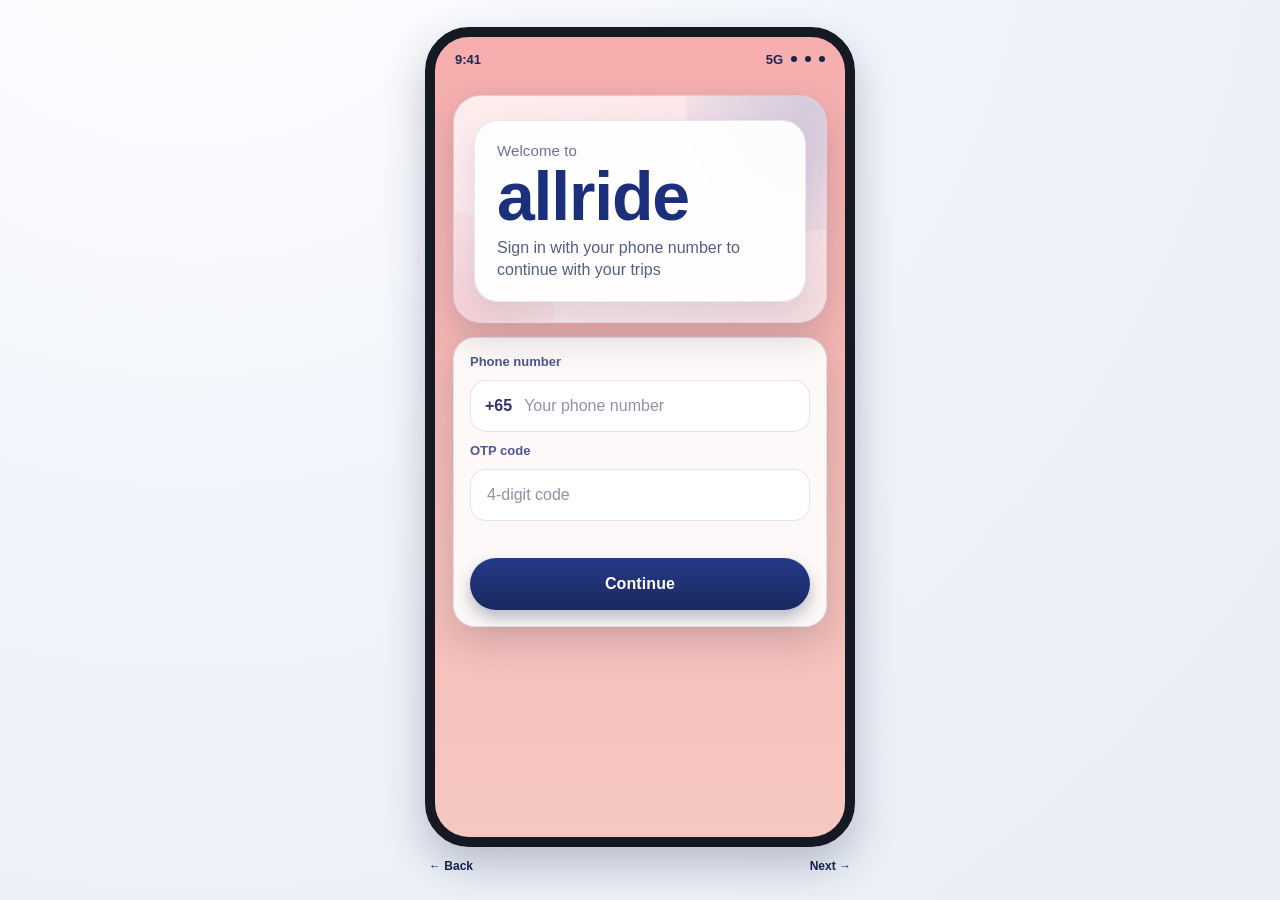
==== commit 375c865a: "feat: redesign auth welcome card with cleaner premium look" ====
--- a/pages/auth.html
+++ b/pages/auth.html
@@ -19,30 +19,30 @@
           </div>
         </header>
 
-        <div class="safe-area">
-          <section class="hero-card">
+        <div class="safe-area auth-screen">
+          <section class="hero-card auth-hero">
             <div class="hero-card__content">
               <p class="hero-label">Welcome to</p>
               <h1 class="hero-title">allride</h1>
-              <p class="hero-note">Sign in with your phone number for new and existing users</p>
+              <p class="hero-note">Sign in with your phone number to continue with your trips</p>
             </div>
           </section>
 
-          <section class="panel js-auth-form">
+          <section class="panel js-auth-form auth-form">
             <label class="label" for="phone">Phone number</label>
             <div class="pill-input">
               <span>+65</span>
-              <input id="phone" class="js-input-phone" type="tel" placeholder="Input your number" />
+              <input id="phone" class="js-input-phone" type="tel" placeholder="Your phone number" />
             </div>
 
-            <label class="label" for="otp">OTP via SMS</label>
+            <label class="label" for="otp">OTP code</label>
             <div class="pill-input">
-              <input id="otp" class="js-input-otp" type="text" inputmode="numeric" placeholder="Enter OTP" />
+              <input id="otp" class="js-input-otp" type="text" inputmode="numeric" placeholder="4-digit code" />
             </div>
 
             <p class="form-error js-auth-error" aria-live="polite"></p>
 
-            <a class="btn btn--primary btn--lg js-login-btn" href="./home.html">Let's go</a>
+            <a class="btn btn--primary btn--lg js-login-btn" href="./home.html">Continue</a>
           </section>
         </div>
       </section>
--- a/assets/styles.css
+++ b/assets/styles.css
@@ -1949,6 +1949,104 @@
   background: linear-gradient(180deg, #f8faff, #f0f4ff);
 }
 
+.auth-screen {
+  gap: 14px;
+}
+
+.auth-hero {
+  min-height: 228px;
+  padding: 20px;
+  border-radius: 28px;
+  position: relative;
+  overflow: hidden;
+  background: linear-gradient(150deg, rgba(255, 249, 250, 0.84), rgba(245, 235, 239, 0.75));
+}
+
+.auth-hero::before,
+.auth-hero::after {
+  content: '';
+  position: absolute;
+  border-radius: 999px;
+  pointer-events: none;
+}
+
+.auth-hero::before {
+  width: 240px;
+  height: 240px;
+  right: -100px;
+  top: -105px;
+  background: radial-gradient(circle, rgba(71, 93, 182, 0.2), rgba(71, 93, 182, 0));
+}
+
+.auth-hero::after {
+  width: 210px;
+  height: 210px;
+  left: -110px;
+  bottom: -100px;
+  background: radial-gradient(circle, rgba(230, 128, 146, 0.22), rgba(230, 128, 146, 0));
+}
+
+.auth-hero .hero-card__content {
+  position: relative;
+  z-index: 2;
+  background: rgba(255, 255, 255, 0.93);
+  border: 1px solid rgba(32, 46, 106, 0.1);
+  border-radius: 24px;
+  padding: 22px 22px 20px;
+  box-shadow: 0 14px 30px rgba(30, 45, 103, 0.11);
+}
+
+.auth-hero .hero-label {
+  margin: 0;
+  font-size: 15px;
+  line-height: 1;
+  color: #6a7396;
+  letter-spacing: 0.1px;
+  font-weight: 500;
+}
+
+.auth-hero .hero-title {
+  margin: 8px 0 10px;
+  font-size: clamp(52px, 12vw, 68px);
+  line-height: 0.9;
+  letter-spacing: -1.2px;
+  color: #1b2f7c;
+  font-weight: 800;
+}
+
+.auth-hero .hero-note {
+  margin: 0;
+  max-width: 32ch;
+  font-size: 16px;
+  line-height: 1.38;
+  color: #535f89;
+}
+
+.auth-form {
+  background: rgba(255, 255, 255, 0.9);
+  border-radius: 22px;
+  padding: 16px;
+  gap: 11px;
+}
+
+.auth-form .label {
+  text-transform: none;
+  font-size: 13px;
+  letter-spacing: 0;
+  color: #4a588f;
+}
+
+.auth-form .pill-input {
+  min-height: 52px;
+  border-radius: 16px;
+  background: #fff;
+}
+
+.auth-form .btn--primary {
+  min-height: 52px;
+  font-size: 16px;
+}
+
 @media (max-width: 520px) {
   body {
     background: #0f1118;
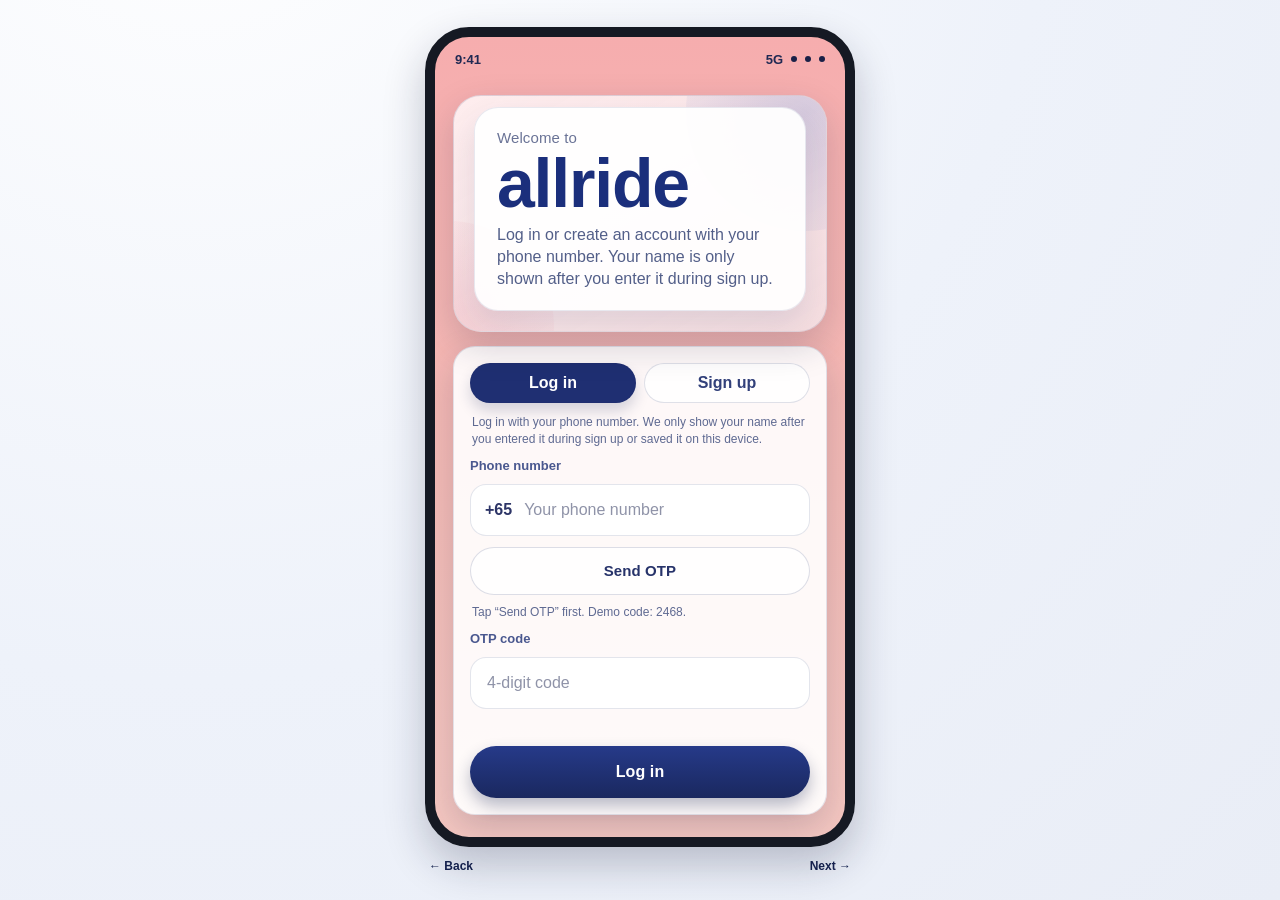
==== commit e75b9aed: "feat: improve auth, menu clarity, and destination search UX" ====
--- a/pages/auth.html
+++ b/pages/auth.html
@@ -3,7 +3,7 @@
   <head>
     <meta charset="UTF-8" />
     <meta name="viewport" content="width=device-width, initial-scale=1.0" />
-    <title>allride · Login</title>
+    <title>allride · Access</title>
     <link rel="stylesheet" href="../assets/styles.css" />
   </head>
   <body>
@@ -24,16 +24,33 @@
             <div class="hero-card__content">
               <p class="hero-label">Welcome to</p>
               <h1 class="hero-title">allride</h1>
-              <p class="hero-note">Sign in with your phone number to continue with your trips</p>
+              <p class="hero-note">Log in or create an account with your phone number. Your name is only shown after you enter it during sign up.</p>
             </div>
           </section>
 
-          <section class="panel js-auth-form auth-form">
+          <section class="panel js-auth-form auth-form" data-auth-mode="login">
+            <div class="auth-tabs" role="tablist" aria-label="Access mode">
+              <button class="auth-tab is-active" type="button" data-auth-mode="login" role="tab" aria-selected="true">Log in</button>
+              <button class="auth-tab" type="button" data-auth-mode="signup" role="tab" aria-selected="false">Sign up</button>
+            </div>
+
+            <p class="auth-helper js-auth-helper">Log in with your phone number. We only show your name after you enter it during sign up or save it on this device.</p>
+
+            <div class="js-name-field is-hidden">
+              <label class="label" for="full-name">Your name</label>
+              <div class="pill-input">
+                <input id="full-name" class="js-input-name" type="text" placeholder="How should we greet you?" />
+              </div>
+            </div>
+
             <label class="label" for="phone">Phone number</label>
             <div class="pill-input">
               <span>+65</span>
               <input id="phone" class="js-input-phone" type="tel" placeholder="Your phone number" />
             </div>
+
+            <button class="btn btn--ghost btn--lg js-send-otp-btn" type="button">Send OTP</button>
+            <p class="auth-note js-otp-note">Tap “Send OTP” first. Demo code: 2468.</p>
 
             <label class="label" for="otp">OTP code</label>
             <div class="pill-input">
@@ -42,7 +59,7 @@
 
             <p class="form-error js-auth-error" aria-live="polite"></p>
 
-            <a class="btn btn--primary btn--lg js-login-btn" href="./home.html">Continue</a>
+            <a class="btn btn--primary btn--lg js-login-btn" href="./home.html">Log in</a>
           </section>
         </div>
       </section>
--- a/assets/styles.css
+++ b/assets/styles.css
@@ -507,6 +507,14 @@
   align-items: center;
 }
 
+.js-open-rides-by-address {
+  cursor: pointer;
+}
+
+.js-open-rides-by-address:active {
+  transform: scale(0.995);
+}
+
 .location-note__icon {
   width: 30px;
   height: 30px;
@@ -557,6 +565,19 @@
   padding: 0 10px;
   font-size: 12px;
   color: #313b70;
+}
+
+.js-recent-destination {
+  cursor: pointer;
+  transition: transform 0.12s ease, box-shadow 0.12s ease;
+}
+
+.js-recent-destination:active {
+  transform: scale(0.994);
+}
+
+.is-address-link {
+  cursor: pointer;
 }
 
 .recent-item span:last-child {
@@ -996,34 +1017,29 @@
 }
 
 .provider-badge {
-  width: 18px;
-  height: 18px;
-  border-radius: 999px;
+  width: 16px;
+  height: 16px;
+  border-radius: 4px;
   display: grid;
   place-items: center;
-  font-size: 8px;
-  font-weight: 800;
-  color: #fff;
-}
-
-.provider-badge--amber {
-  background: #f1a63d;
-}
-
-.provider-badge--mint {
-  background: #25b685;
-}
-
-.provider-badge--lime {
-  background: #52b24b;
-}
-
-.provider-badge--red {
-  background: #d44a5d;
-}
-
-.provider-badge--orange {
-  background: #e38a30;
+  background: #fff;
+  border: 1px solid rgba(28, 41, 92, 0.16);
+  overflow: hidden;
+  box-shadow: 0 1px 3px rgba(28, 39, 87, 0.12);
+}
+
+.provider-logo-img {
+  width: 12px;
+  height: 12px;
+  max-width: 12px;
+  max-height: 12px;
+  object-fit: contain;
+  display: block;
+  flex: 0 0 12px;
+}
+
+.provider-badge--logo {
+  padding: 0;
 }
 
 .finding-screen,
@@ -1766,6 +1782,62 @@
   border-radius: var(--app-radius-lg) var(--app-radius-lg) 0 0;
 }
 
+.map-live {
+  position: absolute;
+  inset: 0;
+  z-index: 1;
+  border-radius: inherit;
+  overflow: hidden;
+}
+
+.map-card.has-real-map {
+  padding: 0;
+}
+
+.map-card.has-real-map::before,
+.map-card.has-real-map::after {
+  display: none;
+}
+
+.map-live .leaflet-container {
+  width: 100%;
+  height: 100%;
+  border-radius: inherit;
+  background: #dce6f8;
+  filter: saturate(1.05) contrast(1.02);
+}
+
+.map-live .leaflet-control-zoom,
+.map-live .leaflet-control-attribution {
+  display: none !important;
+}
+
+.map-live::after {
+  content: '';
+  position: absolute;
+  inset: 0;
+  pointer-events: none;
+  background: linear-gradient(180deg, rgba(255, 255, 255, 0.06), rgba(255, 255, 255, 0));
+  z-index: 401;
+}
+
+.map-car-marker {
+  background: transparent;
+  border: 0;
+}
+
+.map-car-marker__inner {
+  width: 28px;
+  height: 28px;
+  border-radius: 999px;
+  background: #ffffff;
+  border: 1px solid rgba(24, 34, 78, 0.18);
+  display: grid;
+  place-items: center;
+  box-shadow: 0 8px 14px rgba(19, 29, 73, 0.25);
+  font-size: 16px;
+}
+
 .map-card__menu,
 .icon-btn {
   width: 36px;
@@ -1813,13 +1885,44 @@
 }
 
 .bottom-tab {
-  min-height: 42px;
+  min-height: 44px;
   font-size: 10.5px;
+  display: flex;
+  flex-direction: column;
+  justify-content: center;
+  align-items: center;
+  gap: 3px;
+  line-height: 1;
+  color: #5f678a;
+}
+
+.tab-icon {
+  width: 18px;
+  height: 18px;
+  display: inline-flex;
+  align-items: center;
+  justify-content: center;
+}
+
+.tab-icon-img {
+  width: 18px;
+  height: 18px;
+  display: block;
+  opacity: 0.86;
+}
+
+.tab-label {
+  font-size: 10px;
+  letter-spacing: 0.08px;
 }
 
 .bottom-tab.is-active {
   background: rgba(29, 44, 108, 0.12);
   color: var(--app-accent-strong);
+}
+
+.bottom-tab.is-active .tab-icon-img {
+  opacity: 1;
 }
 
 .rides-toolbar {
@@ -2060,3 +2163,219 @@
     padding: 12px 14px 16px;
   }
 }
+
+/* ===== UX pass: clearer menu, auth actions, and destination suggestions ===== */
+.title--script,
+.route-details-title,
+.journey-mini__title,
+.finding-panel__title,
+.driver-status-strip {
+  font-family: Inter, -apple-system, BlinkMacSystemFont, 'Segoe UI', sans-serif;
+}
+
+.panel-head {
+  display: flex;
+  justify-content: space-between;
+  gap: 10px;
+  align-items: flex-start;
+}
+
+.helper-note,
+.auth-note,
+.auth-helper {
+  margin: -2px 2px 0;
+  font-size: 12px;
+  line-height: 1.35;
+  color: #5f6a92;
+}
+
+.auth-tabs {
+  display: grid;
+  grid-template-columns: repeat(2, 1fr);
+  gap: 8px;
+  margin-bottom: 2px;
+}
+
+.auth-tab {
+  min-height: 40px;
+  border-radius: 999px;
+  border: 1px solid rgba(29, 43, 103, 0.14);
+  background: rgba(255, 255, 255, 0.82);
+  color: #32407a;
+  font: inherit;
+  font-weight: 700;
+  cursor: pointer;
+}
+
+.auth-tab.is-active {
+  background: #1f2f72;
+  color: #fff;
+  box-shadow: 0 8px 14px rgba(24, 37, 89, 0.18);
+}
+
+.is-hidden {
+  display: none !important;
+}
+
+.action-chip {
+  min-height: 36px;
+  padding: 0 12px;
+  border-radius: 999px;
+  border: 1px solid rgba(18, 29, 73, 0.12);
+  background: rgba(255, 255, 255, 0.92);
+  color: #1f2e6b;
+  display: inline-flex;
+  align-items: center;
+  gap: 8px;
+  font: inherit;
+  font-size: 13px;
+  font-weight: 700;
+  box-shadow: 0 8px 18px rgba(21, 32, 79, 0.12);
+  cursor: pointer;
+}
+
+.action-chip--floating {
+  position: absolute;
+  right: 10px;
+  top: 10px;
+  z-index: 4;
+}
+
+.recent-item {
+  transition: transform 0.12s ease, box-shadow 0.12s ease, background 0.12s ease;
+}
+
+.js-destination-option,
+.app-menu-item {
+  cursor: pointer;
+}
+
+.recent-item.is-selected {
+  background: rgba(29, 45, 108, 0.1);
+  border-color: rgba(29, 45, 108, 0.18);
+}
+
+.recent-item:hover,
+.recent-item:focus-visible,
+.js-destination-option:active {
+  transform: translateY(-1px);
+  box-shadow: 0 8px 14px rgba(24, 35, 86, 0.08);
+}
+
+.chip-row {
+  display: flex;
+  flex-wrap: wrap;
+  gap: 8px;
+}
+
+.chip-button {
+  min-height: 34px;
+  padding: 0 12px;
+  border-radius: 999px;
+  border: 1px solid rgba(29, 43, 103, 0.12);
+  background: rgba(255, 255, 255, 0.9);
+  color: #24326f;
+  display: inline-flex;
+  align-items: center;
+  gap: 8px;
+  font: inherit;
+  font-size: 12px;
+  font-weight: 700;
+  cursor: pointer;
+}
+
+.chip-button.is-active {
+  background: rgba(29, 45, 108, 0.12);
+  border-color: rgba(29, 45, 108, 0.22);
+}
+
+.app-overlay {
+  position: fixed;
+  inset: 0;
+  z-index: 120;
+}
+
+.app-overlay__backdrop {
+  position: absolute;
+  inset: 0;
+  background: rgba(10, 16, 35, 0.48);
+  backdrop-filter: blur(4px);
+}
+
+.app-sheet {
+  position: absolute;
+  left: 50%;
+  bottom: 18px;
+  transform: translateX(-50%);
+  width: min(390px, calc(100% - 24px));
+  border-radius: 24px;
+  padding: 16px;
+  background: rgba(255, 255, 255, 0.98);
+  border: 1px solid rgba(22, 34, 82, 0.1);
+  box-shadow: 0 24px 42px rgba(15, 24, 55, 0.24);
+}
+
+.app-sheet__head {
+  display: flex;
+  justify-content: space-between;
+  gap: 12px;
+  align-items: flex-start;
+}
+
+.app-sheet__title {
+  margin: 4px 0 0;
+  font-size: 18px;
+  line-height: 1.25;
+  color: #17265d;
+}
+
+.app-sheet__close {
+  width: 34px;
+  height: 34px;
+  border-radius: 999px;
+  border: 0;
+  background: rgba(18, 29, 73, 0.08);
+  color: #17265d;
+  font-size: 16px;
+  cursor: pointer;
+}
+
+.app-menu-list {
+  display: grid;
+  gap: 8px;
+  margin-top: 14px;
+}
+
+.app-menu-item {
+  min-height: 58px;
+  border-radius: 16px;
+  border: 1px solid rgba(22, 34, 82, 0.1);
+  background: rgba(244, 247, 255, 0.92);
+  padding: 12px 14px;
+  display: flex;
+  align-items: center;
+  justify-content: space-between;
+  gap: 12px;
+}
+
+.app-menu-item strong {
+  display: block;
+  font-size: 14px;
+  color: #1b2c6b;
+}
+
+.app-menu-item small {
+  display: block;
+  margin-top: 3px;
+  color: #677295;
+  font-size: 12px;
+}
+
+.app-menu-item.is-active {
+  border-color: rgba(29, 45, 108, 0.2);
+  background: rgba(29, 45, 108, 0.08);
+}
+
+body.has-overlay {
+  overflow: hidden;
+}
